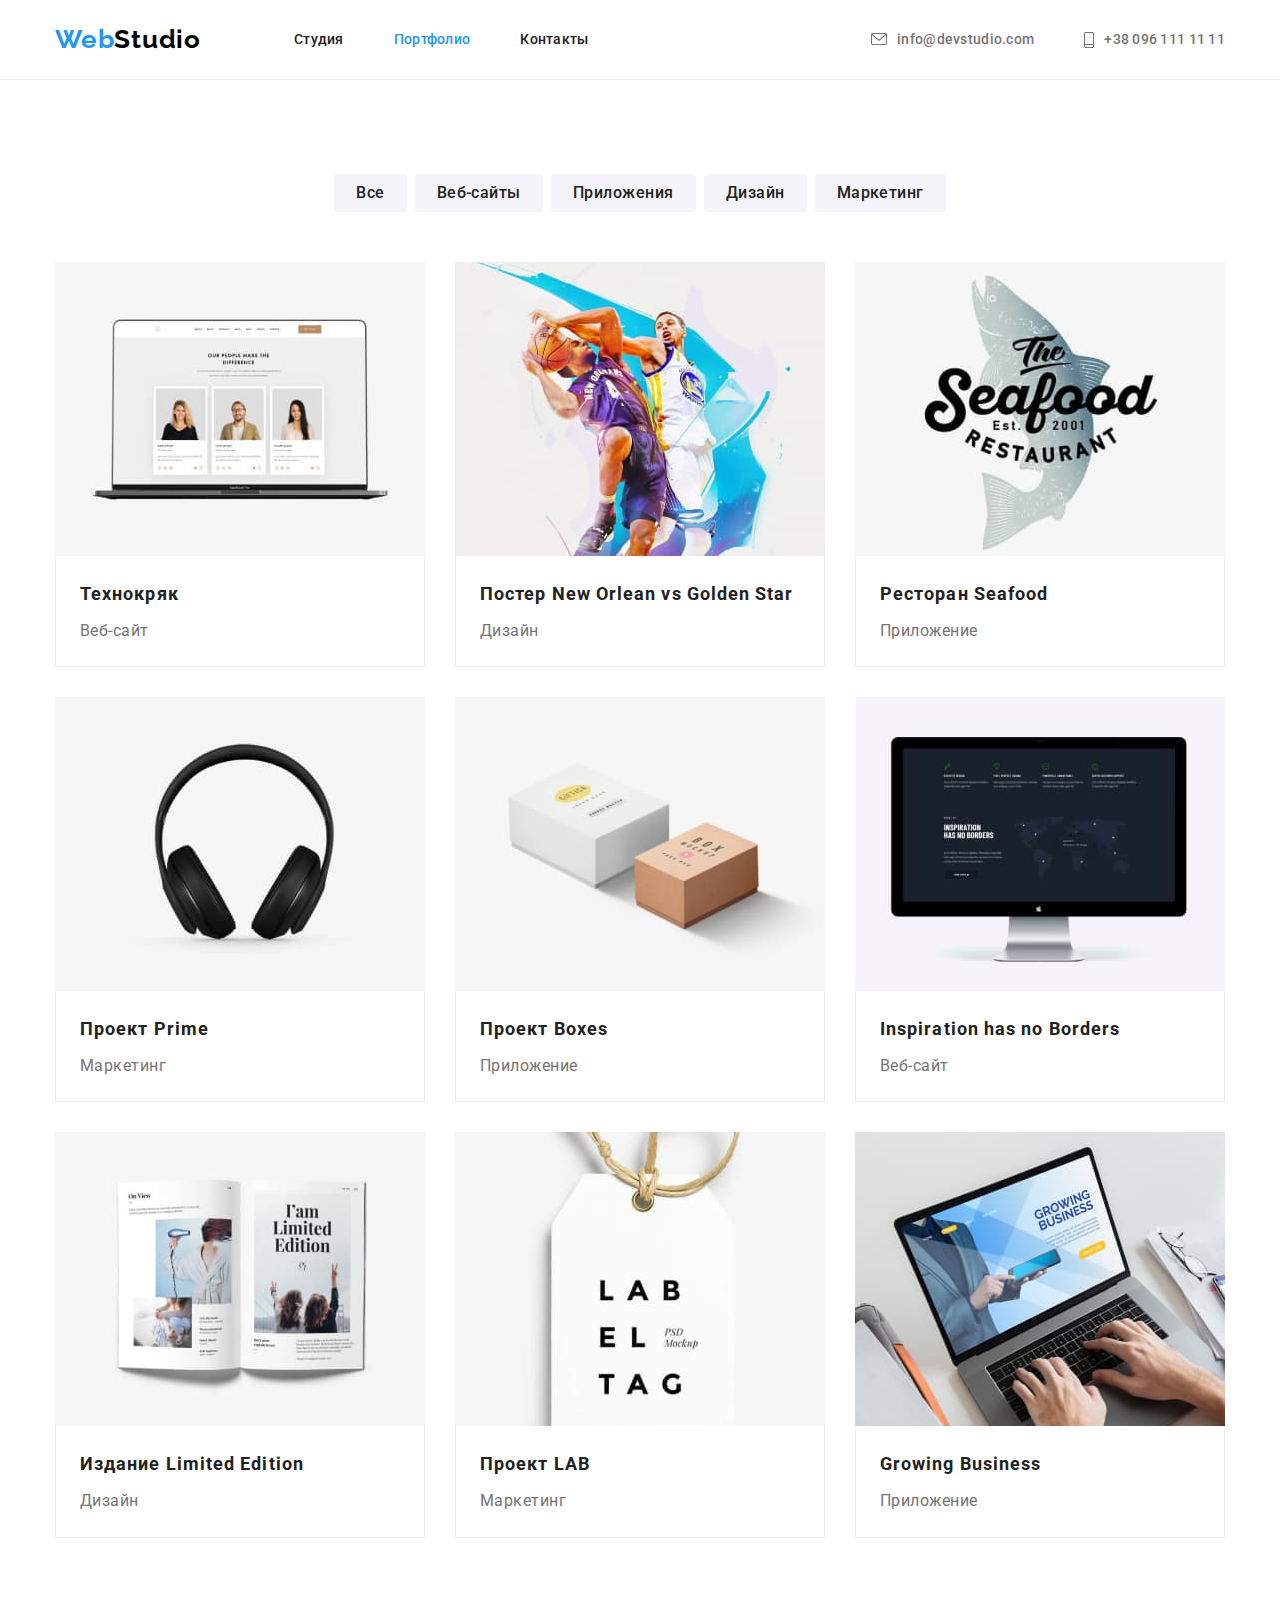
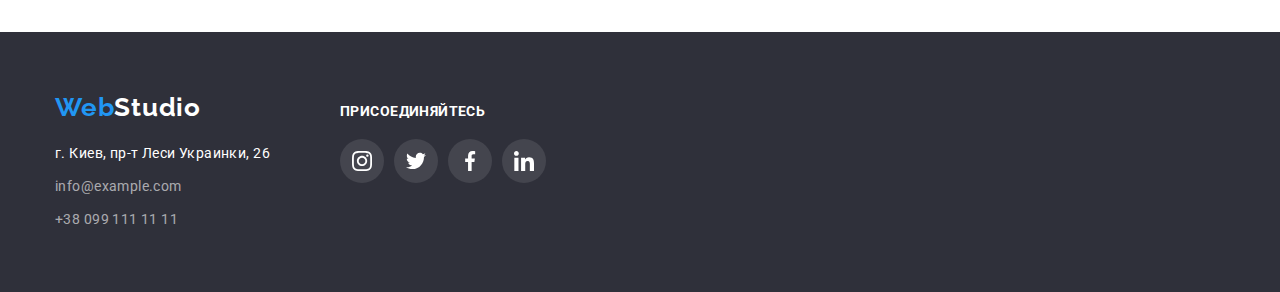
==== portfolio.html @ d0656dda "Копія" ====
<!DOCTYPE html>
<html lang="ru">
  <head>
    <meta charset="UTF-8" />
    <meta http-equiv="X-UA-Compatible" content="IE=edge" />
    <meta name="viewport" content="width=device-width, initial-scale=1.0" />
    <link rel="preconnect" href="https://fonts.googleapis.com" />
    <link rel="preconnect" href="https://fonts.gstatic.com" crossorigin />
    <link
      href="https://fonts.googleapis.com/css2?family=Raleway:wght@700&family=Roboto:wght@400;500;700;900&display=swap"
      rel="stylesheet"
    />
    <title>WebStudio</title>
    <link
      rel="stylesheet"
      href="https://cdnjs.cloudflare.com/ajax/libs/modern-normalize/1.1.0/modern-normalize.min.css"
    />
    <link rel="stylesheet" href="./css/styles.css" />
  </head>

  <body>
    <header class="header">
      <div class="container">
        <a href="./index.html" class="logo link"><span class="logo-web">Web</span>Studio</a>
        <nav class="header-navigation">
          <ul class="header-navigation-list list">
            <li class="header-nav-item">
              <a href="./index.html" class="header-navigation-item link">Студия</a>
            </li>
            <li class="header-nav-item">
              <a href="./portfolio.html" class="header-navigation-item link current">Портфолио</a>
            </li>
            <li class="header-nav-item">
              <a href="" class="header-navigation-item link">Контакты</a>
            </li>
          </ul>
        </nav>
        <ul class="header-contacts-list list">
          <li class="header-contacts-item">
            <a href="mailto:info@devstudio.com" class="header-contacts link">
              <svg class="header-icon" width="16" height="12">
                <use href="./images/icons.svg#icon-envelope"></use>
              </svg>
              info@devstudio.com</a
            >
          </li>
          <li class="header-contacts-item">
            <a href="tel:+380961111111" class="header-contacts link">
              <svg class="header-icon" width="10" height="16">
                <use href="./images/icons.svg#icon-smartphone"></use>
              </svg>
              +38 096 111 11 11</a
            >
          </li>
        </ul>
      </div>
    </header>
    <main>
      <section class="section">
        <div class="filter-container container">
          <h2 class="hidden-title">Портфолио</h2>
          <ul class="filter list">
            <li class="filter-item"><button type="button" class="filter-button">Все</button></li>
            <li class="filter-item">
              <button type="button" class="filter-button">Веб-сайты</button>
            </li>
            <li class="filter-item">
              <button type="button" class="filter-button">Приложения</button>
            </li>
            <li class="filter-item"><button type="button" class="filter-button">Дизайн</button></li>
            <li class="filter-item">
              <button type="button" class="filter-button">Маркетинг</button>
            </li>
          </ul>
          <ul class="project-list list">
            <li class="project-item">
              <a href="" class="project-link link">
                <img
                  src="./images/portfolio/tehnokryak.jpg"
                  class="photo"
                  width="370"
                  height="294"
                  alt="Сайт Технокряк"
                />
                <div class="project-info">
                  <h3 class="project-name">Технокряк</h3>
                  <p class="project-type">Веб-сайт</p>
                </div>
              </a>
            </li>
            <li class="project-item">
              <a href="" class="project-link link">
                <img
                  src="./images/portfolio/neworleanvsgoldenstar.jpg"
                  class="photo"
                  width="370"
                  height="294"
                  alt="Постер New Orlean vs Golden Star"
                />
                <div class="project-info">
                  <h3 class="project-name">Постер New Orlean vs Golden Star</h3>
                  <p class="project-type">Дизайн</p>
                </div>
              </a>
            </li>
            <li class="project-item">
              <a href="" class="project-link link">
                <img
                  src="./images/portfolio/seafood.jpg"
                  class="photo"
                  width="370"
                  height="294"
                  alt="Ресторан Seafood"
                />
                <div class="project-info">
                  <h3 class="project-name">Ресторан Seafood</h3>
                  <p class="project-type">Приложение</p>
                </div>
              </a>
            </li>
            <li class="project-item">
              <a href="" class="project-link link">
                <img
                  src="./images/portfolio/prime.jpg"
                  class="photo"
                  width="370"
                  height="294"
                  alt="Проект Prime"
                />
                <div class="project-info">
                  <h3 class="project-name">Проект Prime</h3>
                  <p class="project-type">Маркетинг</p>
                </div>
              </a>
            </li>
            <li class="project-item">
              <a href="" class="project-link link">
                <img
                  src="./images/portfolio/boxes.jpg"
                  class="photo"
                  width="370"
                  height="294"
                  alt="Проект Boxes"
                />
                <div class="project-info">
                  <h3 class="project-name">Проект Boxes</h3>
                  <p class="project-type">Приложение</p>
                </div>
              </a>
            </li>
            <li class="project-item">
              <a href="" class="project-link link">
                <img
                  src="./images/portfolio/inspirationhasnoborders.jpg"
                  class="photo"
                  width="370"
                  height="294"
                  alt="Inspiration has no Borders"
                />
                <div class="project-info">
                  <h3 class="project-name">Inspiration has no Borders</h3>
                  <p class="project-type">Веб-сайт</p>
                </div>
              </a>
            </li>
            <li class="project-item">
              <a href="" class="project-link link">
                <img
                  src="./images/portfolio/limitededition.jpg"
                  class="photo"
                  width="370"
                  height="294"
                  alt="Издание Limited Edition"
                />
                <div class="project-info">
                  <h3 class="project-name">Издание Limited Edition</h3>
                  <p class="project-type">Дизайн</p>
                </div>
              </a>
            </li>
            <li class="project-item">
              <a href="" class="project-link link">
                <img
                  src="./images/portfolio/lab.jpg"
                  class="photo"
                  width="370"
                  height="294"
                  alt="Проект LAB"
                />
                <div class="project-info">
                  <h3 class="project-name">Проект LAB</h3>
                  <p class="project-type">Маркетинг</p>
                </div>
              </a>
            </li>
            <li class="project-item">
              <a href="" class="project-link link">
                <img
                  src="./images/portfolio/growingbusiness.jpg"
                  class="photo"
                  width="370"
                  height="294"
                  alt="Growing Business"
                />
                <div class="project-info">
                  <h3 class="project-name">Growing Business</h3>
                  <p class="project-type">Приложение</p>
                </div>
              </a>
            </li>
          </ul>
        </div>
      </section>
    </main>
    <footer class="footer">
      <div class="container">
        <div class="footer-main">
          <a href="./index.html" class="footer-logo link"
            ><span class="logo-web">Web</span>Studio</a
          >
          <address>
            <ul class="footer-address-list list">
              <li class="footer-address">
                <a
                  href="https://goo.gl/maps/h8EsiZQWyyyruCBi9"
                  target="_blank"
                  rel="noopener noreferrer"
                  class="footer-address-item link"
                  >г. Киев, пр-т Леси Украинки, 26</a
                >
              </li>
              <li class="footer-address">
                <a href="mailto:info@example.com" class="footer-address-link link"
                  >info@example.com</a
                >
              </li>
              <li class="footer-address">
                <a href="tel:+380991111111" class="footer-address-link link">+38 099 111 11 11</a>
              </li>
            </ul>
          </address>
        </div>
        <div class="footer-soc">
          <h3 class="footer-soc-title">присоединяйтесь</h3>
          <ul class="footer-soc-list list">
            <li class="footer-soc-item">
              <a href="" class="footer-soc-link">
                <svg class="footer-soc-icon" width="20" height="20">
                  <use href="./images/icons.svg#icon-instagram"></use>
                </svg>
              </a>
            </li>
            <li class="footer-soc-item">
              <a href="" class="footer-soc-link">
                <svg class="team-soc-icon" width="20" height="20">
                  <use href="./images/icons.svg#icon-twitter"></use>
                </svg>
              </a>
            </li>
            <li class="footer-soc-item">
              <a href="" class="footer-soc-link">
                <svg class="team-soc-icon" width="20" height="20">
                  <use href="./images/icons.svg#icon-facebook"></use>
                </svg>
              </a>
            </li>
            <li class="footer-soc-item">
              <a href="" class="footer-soc-link">
                <svg class="team-soc-icon" width="20" height="20">
                  <use href="./images/icons.svg#icon-linkedin"></use>
                </svg>
              </a>
            </li>
          </ul>
        </div>
      </div>
    </footer>
  </body>
</html>
---- css/styles.css ----
:root {
  --primery-text-color: #757575;
  --primery-white-color: #ffffff;
  --accent-color: #2196f3;
  --black-color: #000000;
  --hero-color: #2f303a;
  --nav-item-color: #212121;
  --futer-address-color: rgba(255, 255, 255, 0.6);
  --team-section-color: #f5f4fa;
  --hero-button-focus-color: #188ce8;
  --svg-icon-color: #afb1b8;
}

body {
  background-color: var(--primery-white-color);
  font-family: 'Roboto', Tahoma, sans-serif;
  color: var(--primery-text-color);
}

.list {
  list-style: none;
}

.link {
  text-decoration: none;
}

.hidden-title {
  position: absolute;
  width: 1px;
  height: 1px;
  margin: -1px;
  border: 0;
  padding: 0;

  white-space: nowrap;
  clip-path: inset(100%);
  clip: rect(0 0 0 0);
  overflow: hidden;
}

.container {
  margin: 0 auto;
  width: 1200px;
  padding-left: 15px;
  padding-right: 15px;
}

ul,
p,
h1,
h2,
h3 {
  margin: 0;
  padding-inline-start: 0px;
}

.section {
  padding-top: 94px;
  padding-bottom: 94px;
}

.photo {
  display: block;
}

/* ------------------------ header ----------------------*/

.header {
  border-bottom: 1px solid #ececec;
}

.header .container {
  display: flex;
  align-items: center;
}

.logo {
  font-family: 'Raleway';
  font-weight: 700;
  font-size: 26px;
  line-height: 1.19;
  letter-spacing: 0.03em;
  color: var(--black-color);
  margin-right: 93px;
}

.logo-web {
  color: var(--accent-color);
}

.header-navigation-list {
  font-weight: 500;
  font-size: 14px;
  line-height: 1.1;
  letter-spacing: 0.02em;
  display: flex;
}

.header-nav-item:not(:last-child) {
  margin-right: 50px;
}

.header-navigation-item {
  color: var(--nav-item-color);
  padding-top: 32px;
  padding-bottom: 32px;
  display: block;
}

.header-navigation-item:hover,
.header-navigation-item:focus {
  color: var(--accent-color);
}

.header-contacts-list {
  margin-left: auto;
  font-weight: 500;
  font-size: 14px;
  line-height: 1.1;
  letter-spacing: 0.02em;
  display: flex;
}

.header-contacts-item:not(:last-child) {
  margin-right: 50px;
}

.header-contacts {
  color: var(--primery-text-color);
  display: flex;
  align-items: center;
}

.header-contacts:hover,
.header-contacts:focus,
.current {
  color: var(--accent-color);
}

.header-icon {
  margin-right: 10px;
  fill: currentColor;
  display: flex;
  align-items: center;
}

/* -------------------------hero------------------------- */

.hero {
  background-color: var(--hero-color);
  text-align: center;
  padding-top: 200px;
  padding-bottom: 200px;
  background-image: linear-gradient(rgba(47, 48, 58, 0.4), rgba(47, 48, 58, 0.4)),
    url(../images/hero-background.jpg);
  background-repeat: no-repeat;
  background-size: cover;
  max-width: 1600px;
  margin: 0 auto;
}

.hero-title {
  margin-left: auto;
  margin-right: auto;
  width: 696px;
  font-weight: 900;
  font-size: 44px;
  line-height: 1.36;
  text-align: center;
  letter-spacing: 0.06em;
  text-transform: uppercase;
  color: var(--primery-white-color);
}

.hero-button {
  width: 200px;
  height: 50px;
  margin-top: 20px;
  font-family: inherit;
  cursor: pointer;
  font-weight: 700;
  font-size: 16px;
  line-height: 1.8;
  letter-spacing: 0.06em;
  background-color: var(--accent-color);
  color: var(--primery-white-color);
  box-shadow: 0px 4px 4px rgba(0, 0, 0, 0.15);
  border-radius: 4px;
  border: 0;
}

.hero-button:hover,
.hero-button:focus {
  background-color: var(--hero-button-focus-color);
}

/* ---------------------characteristic-------------------- */
.characteristic-section {
  padding-bottom: 0;
}

.characteristic-list {
  display: flex;
}

.characteristic-item {
  width: 270px;
}

.characteristic-item + .characteristic-item {
  margin-left: 30px;
}

.characteristic-div {
  display: flex;
  height: 120px;
  width: 270px;
  background-color: var(--team-section-color);
  align-items: center;
  justify-content: center;
  margin-bottom: 30px;
}

.characteristic-title {
  margin-bottom: 10px;
  font-weight: 700;
  font-size: 14px;
  line-height: 1.1;
  letter-spacing: 0.03em;
  text-transform: uppercase;
  color: var(--nav-item-color);
}

.characteristic-text {
  font-weight: 400;
  font-size: 14px;
  line-height: 1.7;
  letter-spacing: 0.03em;
}

/* -------------------------activity---------------------- */

.activity-list {
  display: flex;
}

.activity-item + .activity-item {
  margin-left: 30px;
}

.activity-title {
  /* margin-top: 94px; */
  margin-bottom: 50px;
}

.activity-title,
.team-title {
  font-weight: 700;
  font-size: 36px;
  line-height: 1.16;
  text-align: center;
  letter-spacing: 0.03em;
  color: var(--nav-item-color);
}

/* ---------------------------team------------------------ */

.team {
  background-color: var(--team-section-color);
  text-align: center;
  margin-top: 0;
  margin-bottom: 0;
  padding-top: 94px;
  padding-bottom: 94px;
}

.team-title {
  display: inline-block;
  margin-left: auto;
  margin-right: auto;
  /* margin-top: 94px; */
}

.team-list {
  display: flex;
  margin-top: 50px;
}

.team-list-item {
  background-color: var(--primery-white-color);
  box-shadow: 0px 1px 3px rgba(0, 0, 0, 0.12), 0px 1px 1px rgba(0, 0, 0, 0.14),
    0px 2px 1px rgba(0, 0, 0, 0.2);
  border-radius: 0px 0px 4px 4px;
  /* margin-bottom: 94px; */
}

.team-list-item + .team-list-item {
  margin-left: 30px;
}

.team-info {
  padding-top: 30px;
  padding-bottom: 30px;
}
.team-name {
  font-weight: 500;
  font-size: 16px;
  line-height: 1.1;
  text-align: center;
  letter-spacing: 0.03em;
  color: var(--nav-item-color);
}

.team-profession {
  margin-top: 10px;
  margin-bottom: 16px;
  font-weight: 400;
  font-size: 16px;
  line-height: 1.1;
  text-align: center;
  letter-spacing: 0.03em;
}

.tean-soc-item + .tean-soc-item {
  margin-left: 10px;
}

.team-soc-list {
  display: flex;
  justify-content: center;
}

.team-soc-link {
  width: 44px;
  height: 44px;
  background-color: var(--primery-white-color);
  border-radius: 50%;
  display: flex;
  justify-content: center;
  align-items: center;
  fill: var(--svg-icon-color);
}

.team-soc-link:hover,
.team-soc-link:focus {
  background-color: var(--accent-color);
}

.team-soc-link:hover,
.team-soc-link:focus .team-soc-icon {
  fill: var(--primery-white-color);
}

/* --------------------------client----------------------- */

.client-list {
  display: flex;
  margin-top: 50px;
}

.client-item + .client-item {
  margin-left: 30px;
}

.client-title {
  margin-left: auto;
  margin-right: auto;
  font-weight: 700;
  font-size: 36px;
  line-height: 1.16;
  text-align: center;
  letter-spacing: 0.03em;
  color: var(--nav-item-color);
}

.client-link {
  display: flex;
  width: 170px;
  height: 92px;
  border: 1px solid var(--svg-icon-color);
  box-sizing: border-box;
  border-radius: 4px;
  justify-content: center;
  align-items: center;
  fill: var(--svg-icon-color);
}

.client-link:hover,
.client-link:focus {
  border: 1px solid var(--accent-color);
  color: var(--accent-color);
}

.client-link:hover,
.client-link:focus .client-icon {
  fill: var(--accent-color);
}

/* --------------------------footer----------------------- */

.footer {
  background-color: var(--hero-color);
  padding-top: 60px;
  padding-bottom: 60px;
}

.footer-logo {
  display: inline-block;
  margin-bottom: 20px;
  font-family: 'Raleway';
  font-weight: 700;
  font-size: 26px;
  line-height: 1.19;
  letter-spacing: 0.03em;
  color: var(--primery-white-color);
}

.footer-address:not(:last-child) {
  margin-bottom: 9px;
}

.footer-address-item {
  font-style: normal;
  font-weight: 400;
  font-size: 14px;
  line-height: 1.71;
  letter-spacing: 0.03em;
  color: var(--primery-white-color);
}

.footer-address-item:hover,
.footer-address-item:focus {
  color: var(--accent-color);
}

.footer-address-link {
  font-style: normal;
  font-weight: 400;
  font-size: 14px;
  line-height: 1.71;
  letter-spacing: 0.03em;
  color: var(--futer-address-color);
}

.footer-address-link:hover,
.footer-address-link:focus {
  color: var(--accent-color);
}

.footer .container {
  display: flex;
  align-items: baseline;
}

.footer-soc {
  margin-left: 70px;
}

.footer-soc-title {
  font-style: normal;
  font-weight: 700;
  font-size: 14px;
  line-height: 1.14;
  letter-spacing: 0.03em;
  text-transform: uppercase;
  color: var(--primery-white-color);
  margin-bottom: 20px;
}

.footer-soc-item + .footer-soc-item {
  margin-left: 10px;
}

.footer-soc-list {
  display: flex;
}

.footer-soc-link {
  width: 44px;
  height: 44px;
  background-color: rgba(255, 255, 255, 0.1);
  border-radius: 50%;
  display: flex;
  justify-content: center;
  align-items: center;
  fill: var(--primery-white-color);
}

.footer-soc-link:hover,
.footer-soc-link:focus {
  background-color: var(--accent-color);
}

/* ------------------------Portfolio-------------------------- */

.filter {
  display: flex;
  justify-content: center;
}

.filter-item:not(:last-child) {
  margin-right: 8px;
}

.filter-button {
  padding-left: 22px;
  padding-right: 22px;
  padding-top: 6px;
  padding-bottom: 6px;
  font-family: inherit;
  cursor: pointer;
  font-weight: 500;
  font-size: 16px;
  line-height: 1.62;
  text-align: center;
  letter-spacing: 0.03em;
  background-color: #f5f4fa;
  color: var(--nav-item-color);
  border-radius: 4px;
  border: 0;
}

.filter-button:hover,
.filter-button:focus {
  background-color: var(--accent-color);
  color: var(--primery-white-color);
  box-shadow: 0px 3px 1px rgba(0, 0, 0, 0.1), 0px 1px 2px rgba(0, 0, 0, 0.08),
    0px 2px 2px rgba(0, 0, 0, 0.12);
}

/* ------------------Portfolio list--------------------- */

.project-link:hover,
.project-link:focus {
  display: block;
  box-shadow: 0px 1px 1px rgba(0, 0, 0, 0.12), 0px 4px 4px rgba(0, 0, 0, 0.06),
    1px 4px 6px rgba(0, 0, 0, 0.16);
}

.project-list {
  margin-top: 50px;
  display: flex;
  flex-wrap: wrap;
}

.project-info {
  padding: 20px 24px 20px 24px;
  border: 1px solid #eeeeee;
  border-top: none;
}

.project-item {
  margin-right: 30px;
}

.project-item:nth-child(3n + 3) {
  margin-right: 0;
}

.project-item:nth-child(1n + 4) {
  margin-top: 30px;
}

.project-name {
  font-weight: 700;
  font-size: 18px;
  line-height: 2;
  letter-spacing: 0.06em;
  color: var(--nav-item-color);
}

.project-type {
  margin-top: 4px;
  font-weight: 400;
  font-size: 16px;
  line-height: 1.88;
  letter-spacing: 0.03em;
  color: var(--primery-text-color);
}
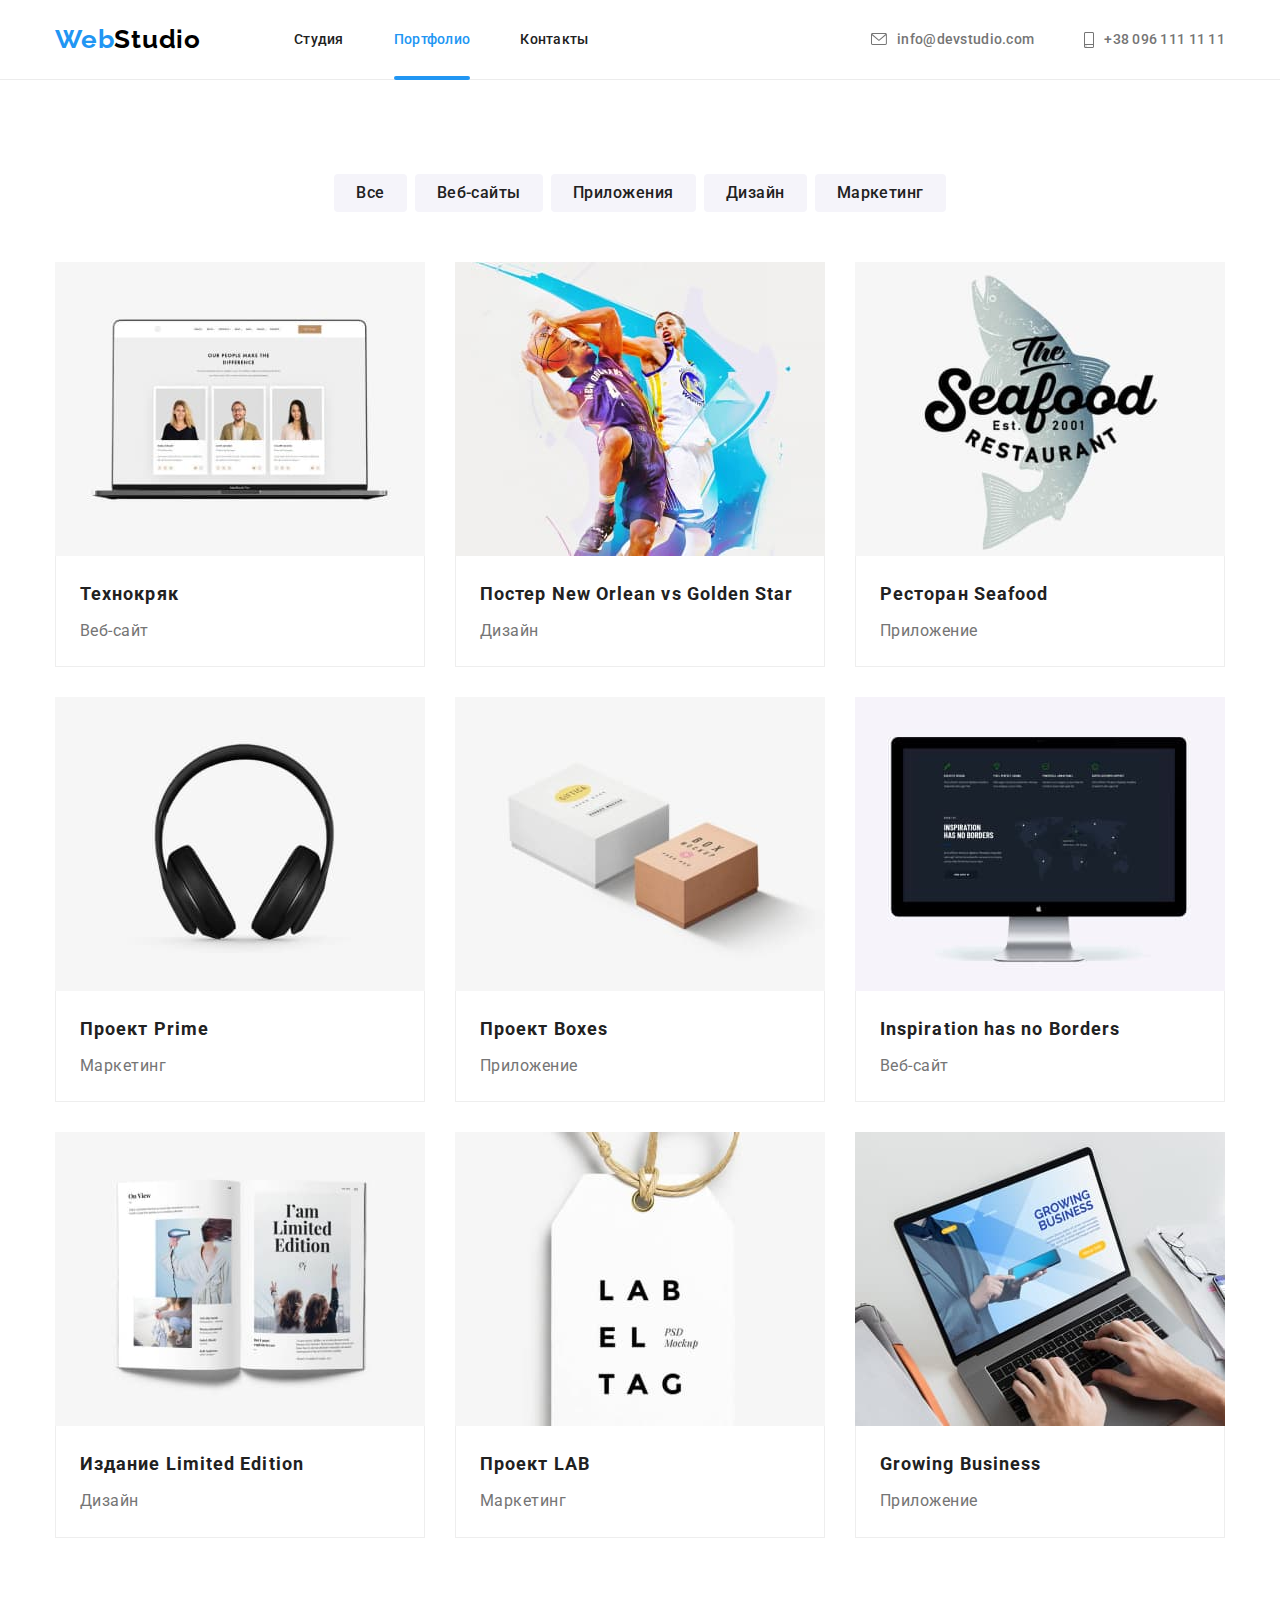
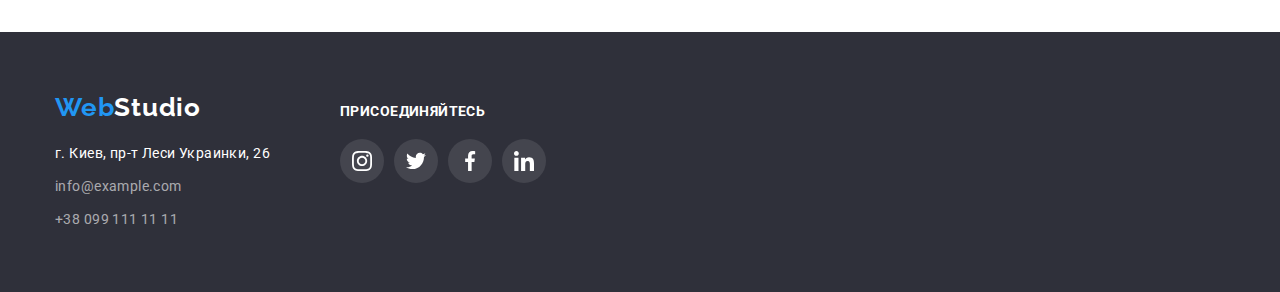
==== commit d2f1f01e: "Сейв 2" ====
--- a/portfolio.html
+++ b/portfolio.html
@@ -75,13 +75,22 @@
           <ul class="project-list list">
             <li class="project-item">
               <a href="" class="project-link link">
-                <img
-                  src="./images/portfolio/tehnokryak.jpg"
-                  class="photo"
-                  width="370"
-                  height="294"
-                  alt="Сайт Технокряк"
-                />
+                <div class="project-overlay">
+                  <img
+                    src="./images/portfolio/tehnokryak.jpg"
+                    class="photo"
+                    width="370"
+                    height="294"
+                    alt="Сайт Технокряк"
+                  />
+                  <div class="project-overlay-box">
+                    <p class="project-overlay-text">
+                      Ресурс предлагает комплексные предложения с разным уровнем функционала и
+                      сервисов. Все это позволит посетителю получить исчерпывающие сведения о
+                      компании или частном лице.
+                    </p>
+                  </div>
+                </div>
                 <div class="project-info">
                   <h3 class="project-name">Технокряк</h3>
                   <p class="project-type">Веб-сайт</p>
@@ -90,13 +99,22 @@
             </li>
             <li class="project-item">
               <a href="" class="project-link link">
-                <img
-                  src="./images/portfolio/neworleanvsgoldenstar.jpg"
-                  class="photo"
-                  width="370"
-                  height="294"
-                  alt="Постер New Orlean vs Golden Star"
-                />
+                <div class="project-overlay">
+                  <img
+                    src="./images/portfolio/neworleanvsgoldenstar.jpg"
+                    class="photo"
+                    width="370"
+                    height="294"
+                    alt="Постер New Orlean vs Golden Star"
+                  />
+                  <div class="project-overlay-box">
+                    <p class="project-overlay-text">
+                      Ресурс предлагает комплексные предложения с разным уровнем функционала и
+                      сервисов. Все это позволит посетителю получить исчерпывающие сведения о
+                      компании или частном лице.
+                    </p>
+                  </div>
+                </div>
                 <div class="project-info">
                   <h3 class="project-name">Постер New Orlean vs Golden Star</h3>
                   <p class="project-type">Дизайн</p>
@@ -105,13 +123,22 @@
             </li>
             <li class="project-item">
               <a href="" class="project-link link">
-                <img
-                  src="./images/portfolio/seafood.jpg"
-                  class="photo"
-                  width="370"
-                  height="294"
-                  alt="Ресторан Seafood"
-                />
+                <div class="project-overlay">
+                  <img
+                    src="./images/portfolio/seafood.jpg"
+                    class="photo"
+                    width="370"
+                    height="294"
+                    alt="Ресторан Seafood"
+                  />
+                  <div class="project-overlay-box">
+                    <p class="project-overlay-text">
+                      Ресурс предлагает комплексные предложения с разным уровнем функционала и
+                      сервисов. Все это позволит посетителю получить исчерпывающие сведения о
+                      компании или частном лице.
+                    </p>
+                  </div>
+                </div>
                 <div class="project-info">
                   <h3 class="project-name">Ресторан Seafood</h3>
                   <p class="project-type">Приложение</p>
@@ -120,13 +147,22 @@
             </li>
             <li class="project-item">
               <a href="" class="project-link link">
-                <img
-                  src="./images/portfolio/prime.jpg"
-                  class="photo"
-                  width="370"
-                  height="294"
-                  alt="Проект Prime"
-                />
+                <div class="project-overlay">
+                  <img
+                    src="./images/portfolio/prime.jpg"
+                    class="photo"
+                    width="370"
+                    height="294"
+                    alt="Проект Prime"
+                  />
+                  <div class="project-overlay-box">
+                    <p class="project-overlay-text">
+                      Ресурс предлагает комплексные предложения с разным уровнем функционала и
+                      сервисов. Все это позволит посетителю получить исчерпывающие сведения о
+                      компании или частном лице.
+                    </p>
+                  </div>
+                </div>
                 <div class="project-info">
                   <h3 class="project-name">Проект Prime</h3>
                   <p class="project-type">Маркетинг</p>
@@ -135,13 +171,22 @@
             </li>
             <li class="project-item">
               <a href="" class="project-link link">
-                <img
-                  src="./images/portfolio/boxes.jpg"
-                  class="photo"
-                  width="370"
-                  height="294"
-                  alt="Проект Boxes"
-                />
+                <div class="project-overlay">
+                  <img
+                    src="./images/portfolio/boxes.jpg"
+                    class="photo"
+                    width="370"
+                    height="294"
+                    alt="Проект Boxes"
+                  />
+                  <div class="project-overlay-box">
+                    <p class="project-overlay-text">
+                      Ресурс предлагает комплексные предложения с разным уровнем функционала и
+                      сервисов. Все это позволит посетителю получить исчерпывающие сведения о
+                      компании или частном лице.
+                    </p>
+                  </div>
+                </div>
                 <div class="project-info">
                   <h3 class="project-name">Проект Boxes</h3>
                   <p class="project-type">Приложение</p>
@@ -150,13 +195,22 @@
             </li>
             <li class="project-item">
               <a href="" class="project-link link">
-                <img
-                  src="./images/portfolio/inspirationhasnoborders.jpg"
-                  class="photo"
-                  width="370"
-                  height="294"
-                  alt="Inspiration has no Borders"
-                />
+                <div class="project-overlay">
+                  <img
+                    src="./images/portfolio/inspirationhasnoborders.jpg"
+                    class="photo"
+                    width="370"
+                    height="294"
+                    alt="Inspiration has no Borders"
+                  />
+                  <div class="project-overlay-box">
+                    <p class="project-overlay-text">
+                      Ресурс предлагает комплексные предложения с разным уровнем функционала и
+                      сервисов. Все это позволит посетителю получить исчерпывающие сведения о
+                      компании или частном лице.
+                    </p>
+                  </div>
+                </div>
                 <div class="project-info">
                   <h3 class="project-name">Inspiration has no Borders</h3>
                   <p class="project-type">Веб-сайт</p>
@@ -165,13 +219,22 @@
             </li>
             <li class="project-item">
               <a href="" class="project-link link">
-                <img
-                  src="./images/portfolio/limitededition.jpg"
-                  class="photo"
-                  width="370"
-                  height="294"
-                  alt="Издание Limited Edition"
-                />
+                <div class="project-overlay">
+                  <img
+                    src="./images/portfolio/limitededition.jpg"
+                    class="photo"
+                    width="370"
+                    height="294"
+                    alt="Издание Limited Edition"
+                  />
+                  <div class="project-overlay-box">
+                    <p class="project-overlay-text">
+                      Ресурс предлагает комплексные предложения с разным уровнем функционала и
+                      сервисов. Все это позволит посетителю получить исчерпывающие сведения о
+                      компании или частном лице.
+                    </p>
+                  </div>
+                </div>
                 <div class="project-info">
                   <h3 class="project-name">Издание Limited Edition</h3>
                   <p class="project-type">Дизайн</p>
@@ -180,13 +243,22 @@
             </li>
             <li class="project-item">
               <a href="" class="project-link link">
-                <img
-                  src="./images/portfolio/lab.jpg"
-                  class="photo"
-                  width="370"
-                  height="294"
-                  alt="Проект LAB"
-                />
+                <div class="project-overlay">
+                  <img
+                    src="./images/portfolio/lab.jpg"
+                    class="photo"
+                    width="370"
+                    height="294"
+                    alt="Проект LAB"
+                  />
+                  <div class="project-overlay-box">
+                    <p class="project-overlay-text">
+                      Ресурс предлагает комплексные предложения с разным уровнем функционала и
+                      сервисов. Все это позволит посетителю получить исчерпывающие сведения о
+                      компании или частном лице.
+                    </p>
+                  </div>
+                </div>
                 <div class="project-info">
                   <h3 class="project-name">Проект LAB</h3>
                   <p class="project-type">Маркетинг</p>
@@ -195,13 +267,22 @@
             </li>
             <li class="project-item">
               <a href="" class="project-link link">
-                <img
-                  src="./images/portfolio/growingbusiness.jpg"
-                  class="photo"
-                  width="370"
-                  height="294"
-                  alt="Growing Business"
-                />
+                <div class="project-overlay">
+                  <img
+                    src="./images/portfolio/growingbusiness.jpg"
+                    class="photo"
+                    width="370"
+                    height="294"
+                    alt="Growing Business"
+                  />
+                  <div class="project-overlay-box">
+                    <p class="project-overlay-text">
+                      Ресурс предлагает комплексные предложения с разным уровнем функционала и
+                      сервисов. Все это позволит посетителю получить исчерпывающие сведения о
+                      компании или частном лице.
+                    </p>
+                  </div>
+                </div>
                 <div class="project-info">
                   <h3 class="project-name">Growing Business</h3>
                   <p class="project-type">Приложение</p>
--- a/css/styles.css
+++ b/css/styles.css
@@ -102,10 +102,14 @@
 }
 
 .header-navigation-item {
+  position: relative;
+
   color: var(--nav-item-color);
   padding-top: 32px;
   padding-bottom: 32px;
   display: block;
+
+  transition: color 250ms cubic-bezier(0.4, 0, 0.2, 1);
 }
 
 .header-navigation-item:hover,
@@ -130,6 +134,8 @@
   color: var(--primery-text-color);
   display: flex;
   align-items: center;
+
+  transition: color 250ms cubic-bezier(0.4, 0, 0.2, 1);
 }
 
 .header-contacts:hover,
@@ -143,6 +149,18 @@
   fill: currentColor;
   display: flex;
   align-items: center;
+}
+
+.link.current::after {
+  display: inline-block;
+  content: '';
+  position: absolute;
+  left: 0;
+  bottom: -1px;
+  width: 100%;
+  height: 4px;
+  background-color: var(--accent-color);
+  border-radius: 2px;
 }
 
 /* -------------------------hero------------------------- */
@@ -188,6 +206,8 @@
   box-shadow: 0px 4px 4px rgba(0, 0, 0, 0.15);
   border-radius: 4px;
   border: 0;
+
+  transition: background-color 250ms cubic-bezier(0.4, 0, 0.2, 1);
 }
 
 .hero-button:hover,
@@ -226,7 +246,7 @@
   margin-bottom: 10px;
   font-weight: 700;
   font-size: 14px;
-  line-height: 1.1;
+  line-height: 1.14;
   letter-spacing: 0.03em;
   text-transform: uppercase;
   color: var(--nav-item-color);
@@ -262,6 +282,36 @@
   text-align: center;
   letter-spacing: 0.03em;
   color: var(--nav-item-color);
+}
+
+.activity-overlay {
+  position: relative;
+}
+
+.activity-overlay::before {
+  position: absolute;
+  content: '';
+  bottom: 0;
+  width: 100%;
+  height: 70px;
+  display: inline-block;
+  background-color: rgba(47, 48, 58, 0.8);
+}
+
+.activity-text {
+  position: absolute;
+  left: 50%;
+  bottom: 27px;
+  transform: translate(-50%, 0);
+
+  font-style: normal;
+  font-weight: 700;
+  font-size: 14px;
+  line-height: 1.1;
+  text-align: center;
+  letter-spacing: 0.03em;
+  text-transform: uppercase;
+  color: var(--primery-white-color);
 }
 
 /* ---------------------------team------------------------ */
@@ -340,6 +390,9 @@
   justify-content: center;
   align-items: center;
   fill: var(--svg-icon-color);
+
+  transition: background-color 250ms cubic-bezier(0.4, 0, 0.2, 1),
+    fill 250ms cubic-bezier(0.4, 0, 0.2, 1);
 }
 
 .team-soc-link:hover,
@@ -384,6 +437,9 @@
   justify-content: center;
   align-items: center;
   fill: var(--svg-icon-color);
+
+  transition: background-color 250ms cubic-bezier(0.4, 0, 0.2, 1),
+    fill 250ms cubic-bezier(0.4, 0, 0.2, 1);
 }
 
 .client-link:hover,
@@ -427,6 +483,8 @@
   line-height: 1.71;
   letter-spacing: 0.03em;
   color: var(--primery-white-color);
+
+  transition: color 250ms cubic-bezier(0.4, 0, 0.2, 1);
 }
 
 .footer-address-item:hover,
@@ -441,6 +499,8 @@
   line-height: 1.71;
   letter-spacing: 0.03em;
   color: var(--futer-address-color);
+
+  transition: color 250ms cubic-bezier(0.4, 0, 0.2, 1);
 }
 
 .footer-address-link:hover,
@@ -485,11 +545,62 @@
   justify-content: center;
   align-items: center;
   fill: var(--primery-white-color);
+
+  transition: background-color 250ms cubic-bezier(0.4, 0, 0.2, 1);
 }
 
 .footer-soc-link:hover,
 .footer-soc-link:focus {
   background-color: var(--accent-color);
+}
+
+/* ------------------------Backdrop--------------------------- */
+
+.backdrop {
+  position: fixed;
+  top: 0;
+  left: 0;
+  width: 100%;
+  height: 100%;
+  background-color: rgba(0, 0, 0, 0.2);
+  transition: opacity 250ms cubic-bezier(0.4, 0, 0.2, 1),
+    visibility 250ms cubic-bezier(0.4, 0, 0.2, 1);
+}
+
+.backdrop.is-hidden {
+  visibility: hidden;
+  opacity: 0;
+  pointer-events: none;
+}
+
+.modal {
+  position: absolute;
+  top: 50%;
+  left: 50%;
+  transform: translate(-50%, -50%);
+
+  min-width: 528px;
+  min-height: 581px;
+  background-color: #fff;
+  box-shadow: 0px 1px 3px rgba(0, 0, 0, 0.12), 0px 1px 1px rgba(0, 0, 0, 0.14),
+    0px 2px 1px rgba(0, 0, 0, 0.2);
+  border-radius: 4px;
+}
+
+.close-modal-button {
+  position: absolute;
+  top: 8px;
+  right: 8px;
+  width: 30px;
+  height: 30px;
+
+  cursor: pointer;
+  border: 1px solid rgba(0, 0, 0, 0.1);
+  border-radius: 50px;
+  background-color: #fff;
+  display: flex;
+  justify-content: center;
+  align-items: center;
 }
 
 /* ------------------------Portfolio-------------------------- */
@@ -519,6 +630,9 @@
   color: var(--nav-item-color);
   border-radius: 4px;
   border: 0;
+
+  transition: background-color 250ms cubic-bezier(0.4, 0, 0.2, 1),
+    color 250ms cubic-bezier(0.4, 0, 0.2, 1), box-shadow 250ms cubic-bezier(0.4, 0, 0.2, 1);
 }
 
 .filter-button:hover,
@@ -531,6 +645,55 @@
 
 /* ------------------Portfolio list--------------------- */
 
+.project-list {
+  margin-top: 50px;
+  display: flex;
+  flex-wrap: wrap;
+}
+
+.project-link:hover .project-overlay-text {
+  opacity: 1;
+}
+
+.project-link:hover .project-overlay::before {
+  opacity: 1;
+}
+
+.project-overlay::before {
+  display: inline-block;
+  position: absolute;
+  content: '';
+  width: 100%;
+  height: 100%;
+  background-color: rgba(33, 150, 243, 0.9);
+  opacity: 0;
+}
+
+.project-overlay {
+  position: relative;
+}
+
+.project-overlay-text {
+  position: absolute;
+  top: 50%;
+  left: 50%;
+  transform: translate(-50%, -50%);
+  height: 168px;
+  width: 322px;
+  opacity: 0;
+
+  font-style: normal;
+  font-weight: 400;
+  font-size: 18px;
+  line-height: 1.56;
+  color: var(--primery-white-color);
+  letter-spacing: 0.03em;
+}
+
+.project-link {
+  transition: box-shadow 250ms cubic-bezier(0.4, 0, 0.2, 1);
+}
+
 .project-link:hover,
 .project-link:focus {
   display: block;
@@ -538,12 +701,6 @@
     1px 4px 6px rgba(0, 0, 0, 0.16);
 }
 
-.project-list {
-  margin-top: 50px;
-  display: flex;
-  flex-wrap: wrap;
-}
-
 .project-info {
   padding: 20px 24px 20px 24px;
   border: 1px solid #eeeeee;
